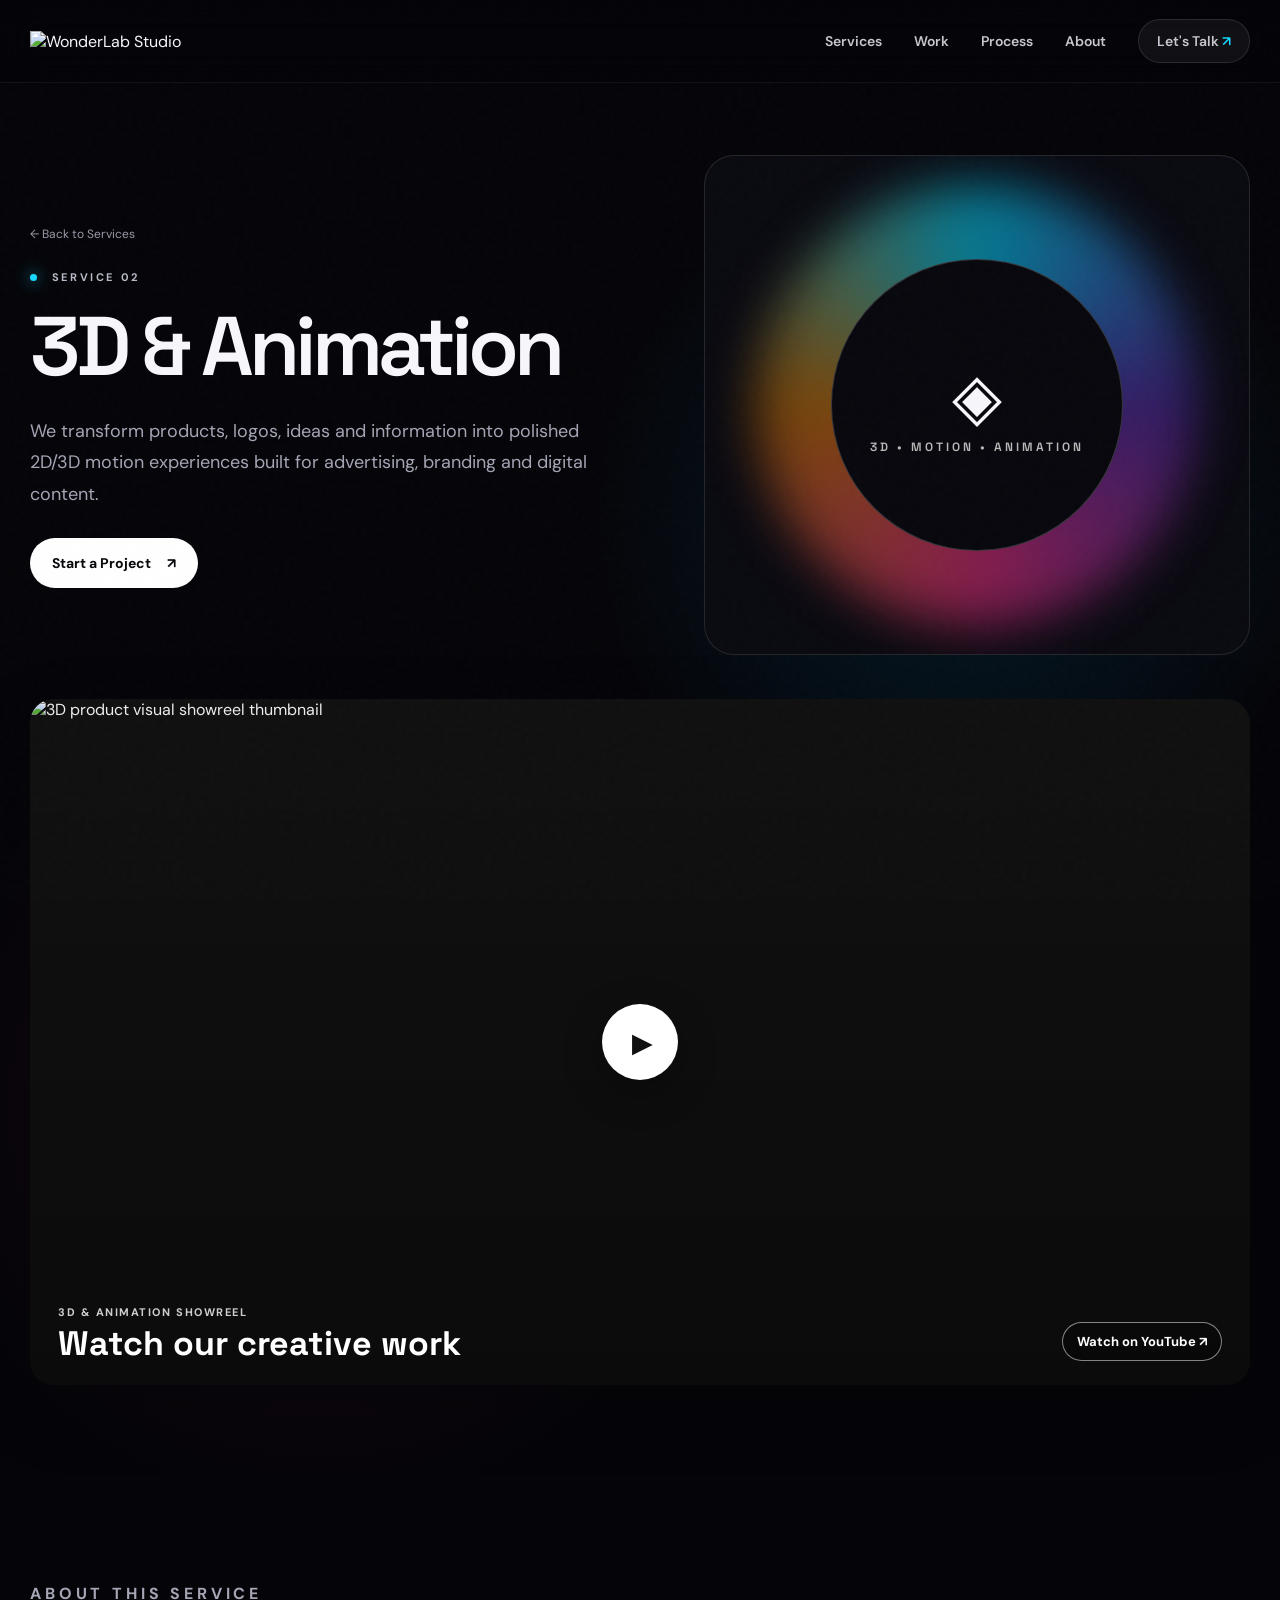
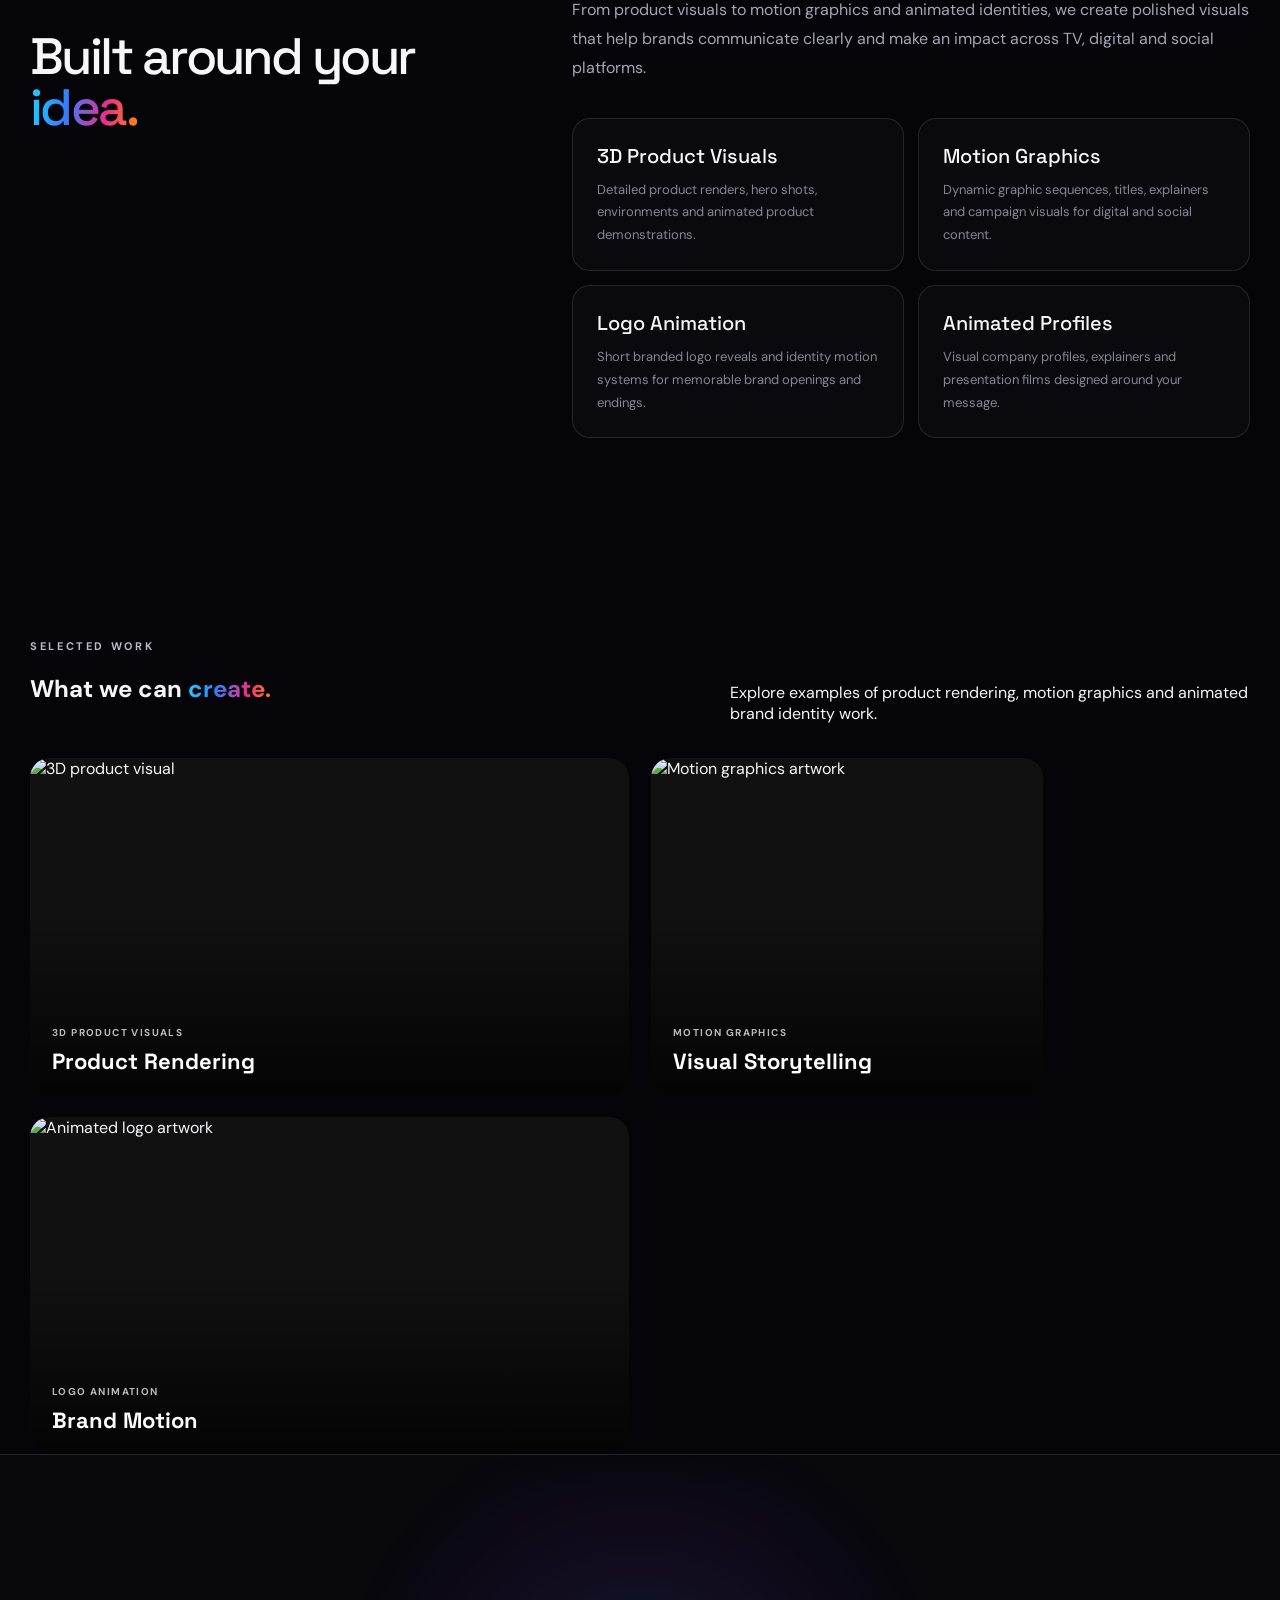
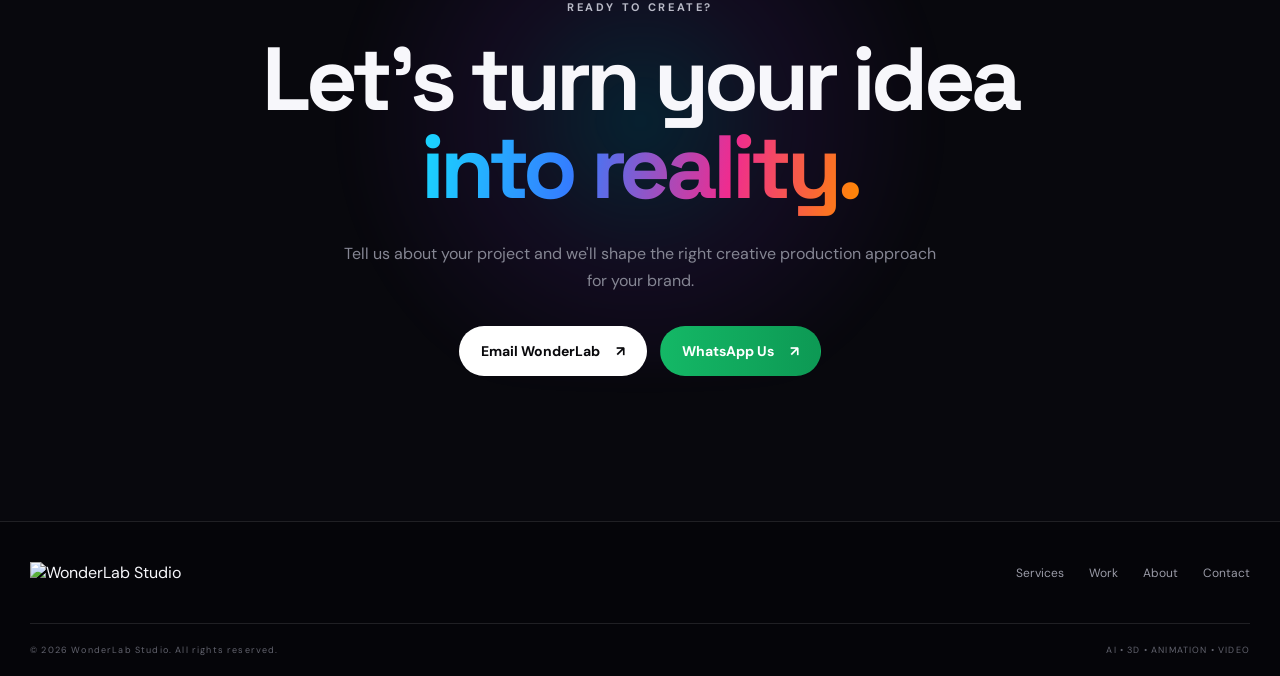
==== 3d-animation.html @ 3f2552b2 "Add files via upload" ====
<!DOCTYPE html>
<html lang="en">
<head>
<meta charset="UTF-8"><meta name="viewport" content="width=device-width, initial-scale=1.0">
<title>3D & Animation — WonderLab Studio</title>
<link rel="preconnect" href="https://fonts.googleapis.com"><link rel="preconnect" href="https://fonts.gstatic.com" crossorigin>
<link href="https://fonts.googleapis.com/css2?family=DM+Sans:wght@400;500;600;700&family=Space+Grotesk:wght@400;500;600;700&display=swap" rel="stylesheet">
<link rel="stylesheet" href="style.css">
<style>
/* 3D & Animation portfolio additions */
.three-hero-media{margin-top:44px;position:relative;border-radius:24px;overflow:hidden;background:#111;box-shadow:0 24px 70px rgba(0,0,0,.18)}
.three-hero-media a{display:block;position:relative;color:inherit;text-decoration:none}
.three-hero-media img{display:block;width:100%;aspect-ratio:16/9;object-fit:cover;transition:transform .7s ease;filter:saturate(.96)}
.three-hero-media a:hover img{transform:scale(1.025)}
.three-overlay{position:absolute;inset:0;display:flex;align-items:center;justify-content:center;background:linear-gradient(180deg,rgba(0,0,0,.04),rgba(0,0,0,.34))}
.three-play{width:76px;height:76px;border-radius:50%;display:grid;place-items:center;background:#fff;color:#111;font-size:27px;padding-left:4px;box-shadow:0 12px 40px rgba(0,0,0,.3);transition:transform .25s ease}
.three-hero-media a:hover .three-play{transform:scale(1.08)}
.three-caption{position:absolute;left:28px;right:28px;bottom:24px;display:flex;align-items:end;justify-content:space-between;gap:20px;color:#fff}
.three-caption small{display:block;letter-spacing:.14em;font-weight:700;font-size:11px;margin-bottom:7px;opacity:.8}
.three-caption h3{margin:0;font-family:'Space Grotesk',sans-serif;font-size:clamp(20px,3vw,34px);line-height:1.05}
.three-caption .watch{font-size:13px;font-weight:700;white-space:nowrap;padding:10px 14px;border:1px solid rgba(255,255,255,.5);border-radius:999px;background:rgba(0,0,0,.25);backdrop-filter:blur(8px)}
.three-work{padding-top:96px}
.three-work-head{display:flex;justify-content:space-between;align-items:end;gap:30px;margin-bottom:34px}
.three-work-head p{max-width:520px;margin:0}
.three-gallery{display:grid;grid-template-columns:repeat(12,1fr);gap:22px}
.three-card{grid-column:span 4;border-radius:20px;overflow:hidden;background:#111;position:relative;min-height:260px}
.three-card:first-child{grid-column:span 6}
.three-card:last-child{grid-column:span 6}
.three-card img{display:block;width:100%;height:100%;aspect-ratio:16/9;object-fit:cover;transition:transform .6s ease}
.three-card:hover img{transform:scale(1.035)}
.three-card::after{content:"";position:absolute;inset:0;background:linear-gradient(180deg,transparent 45%,rgba(0,0,0,.78));pointer-events:none}
.three-card-info{position:absolute;z-index:2;left:22px;right:22px;bottom:20px;color:#fff}
.three-card-info small{font-size:10px;letter-spacing:.14em;font-weight:700;opacity:.72}
.three-card-info h3{margin:6px 0 0;font-family:'Space Grotesk',sans-serif;font-size:22px}
@media(max-width:800px){.three-work{padding-top:70px}.three-work-head{display:block}.three-work-head p{margin-top:15px}.three-gallery{display:grid;grid-template-columns:1fr}.three-card,.three-card:first-child,.three-card:last-child{grid-column:auto}.three-caption{left:18px;right:18px;bottom:18px}.three-caption .watch{display:none}.three-play{width:62px;height:62px;font-size:22px}}
</style>
</head>
<body>
<header class="site-header"><nav class="nav container"><a class="brand" href="index.html"><img src="assets/wonderlab-logo.png" alt="WonderLab Studio"></a><button class="menu-toggle" aria-label="Open menu" aria-expanded="false"><span></span><span></span><span></span></button><div class="nav-links"><a href="index.html#services">Services</a><a href="index.html#work">Work</a><a href="index.html#process">Process</a><a href="index.html#about">About</a><a href="index.html#contact" class="nav-cta">Let's Talk <span>↗</span></a></div></nav></header>

<main>
<section class="service-page-hero">
<div class="container">
<div class="service-page-grid">
<div class="reveal"><a class="back-link" href="index.html#services">← Back to Services</a><p class="eyebrow"><span class="dot"></span> SERVICE 02</p><h1>3D & Animation</h1><p class="service-page-lead">We transform products, logos, ideas and information into polished 2D/3D motion experiences built for advertising, branding and digital content.</p><a class="btn btn-primary" href="index.html#contact">Start a Project <span>↗</span></a></div>
<div class="service-visual reveal delay-1"><div class="service-visual-content"><div class="service-visual-icon">◈</div><div class="service-visual-label">3D • MOTION • ANIMATION</div></div></div>
</div>

<div class="three-hero-media reveal delay-1">
<a href="https://youtu.be/gwDM01CIH2E?si=pPsKUDNcDLhe-MpP" target="_blank" rel="noopener" aria-label="Watch 3D and Animation showreel on YouTube">
<img src="assets/3d-product-visual.png" alt="3D product visual showreel thumbnail">
<div class="three-overlay"><span class="three-play">▶</span></div>
<div class="three-caption"><div><small>3D & ANIMATION SHOWREEL</small><h3>Watch our creative work</h3></div><span class="watch">Watch on YouTube ↗</span></div>
</a>
</div>
</div>
</section>

<section class="service-detail"><div class="container service-detail-grid"><div class="reveal"><p class="eyebrow">ABOUT THIS SERVICE</p><h2>Built around your <span class="gradient-text">idea.</span></h2></div><div class="reveal delay-1"><p>From product visuals to motion graphics and animated identities, we create polished visuals that help brands communicate clearly and make an impact across TV, digital and social platforms.</p><div class="service-list"><div class="service-feature"><strong>3D Product Visuals</strong><span>Detailed product renders, hero shots, environments and animated product demonstrations.</span></div><div class="service-feature"><strong>Motion Graphics</strong><span>Dynamic graphic sequences, titles, explainers and campaign visuals for digital and social content.</span></div><div class="service-feature"><strong>Logo Animation</strong><span>Short branded logo reveals and identity motion systems for memorable brand openings and endings.</span></div><div class="service-feature"><strong>Animated Profiles</strong><span>Visual company profiles, explainers and presentation films designed around your message.</span></div></div></div></div></section>

<section class="three-work"><div class="container"><div class="three-work-head"><div><p class="eyebrow">SELECTED WORK</p><h2>What we can <span class="gradient-text">create.</span></h2></div><p>Explore examples of product rendering, motion graphics and animated brand identity work.</p></div>
<div class="three-gallery">
<article class="three-card reveal"><img src="assets/3d-product-visual.png" alt="3D product visual"><div class="three-card-info"><small>3D PRODUCT VISUALS</small><h3>Product Rendering</h3></div></article>
<article class="three-card reveal delay-1"><img src="assets/3d-motion-graphics.png" alt="Motion graphics artwork"><div class="three-card-info"><small>MOTION GRAPHICS</small><h3>Visual Storytelling</h3></div></article>
<article class="three-card reveal delay-2"><img src="assets/3d-logo-animation.png" alt="Animated logo artwork"><div class="three-card-info"><small>LOGO ANIMATION</small><h3>Brand Motion</h3></div></article>
</div></div></section>

<section class="cta-section"><div class="cta-glow"></div><div class="container cta-inner"><p class="eyebrow">READY TO CREATE?</p><h2>Let's turn your idea<br><span class="gradient-text">into reality.</span></h2><p>Tell us about your project and we'll shape the right creative production approach for your brand.</p><div class="cta-actions"><a class="btn btn-primary" href="mailto:wonderlabstudio.lk@gmail.com?subject=WonderLab%20Studio%20Project%20Enquiry">Email WonderLab <span>↗</span></a><a class="btn btn-whatsapp" href="https://wa.me/94769801157?text=Hi%20WonderLab%20Studio%2C%20I%20would%20like%20to%20discuss%20a%20project." target="_blank" rel="noopener">WhatsApp Us <span>↗</span></a></div></div></section>
</main>
<footer class="footer"><div class="container footer-top"><a class="footer-brand" href="index.html"><img src="assets/wonderlab-logo.png" alt="WonderLab Studio"></a><div class="footer-links"><a href="index.html#services">Services</a><a href="index.html#work">Work</a><a href="index.html#about">About</a><a href="index.html#contact">Contact</a></div></div><div class="container footer-bottom"><span>© <span id="year"></span> WonderLab Studio. All rights reserved.</span><span>AI • 3D • ANIMATION • VIDEO</span></div></footer>
<script>document.addEventListener("DOMContentLoaded",()=>{const m=document.querySelector(".menu-toggle"),n=document.querySelector(".nav-links");m?.addEventListener("click",()=>{const o=n.classList.toggle("open");m.setAttribute("aria-expanded",o)});n?.querySelectorAll("a").forEach(a=>a.addEventListener("click",()=>n.classList.remove("open")));const ob=new IntersectionObserver(es=>es.forEach(e=>{if(e.isIntersecting){e.target.classList.add("visible");ob.unobserve(e.target)}}),{threshold:.12});document.querySelectorAll(".reveal").forEach(e=>ob.observe(e));document.getElementById("year").textContent=new Date().getFullYear();});</script>
</body></html>
---- style.css ----
:root{
  --bg:#050509;
  --bg2:#0b0b12;
  --panel:#101019;
  --panel2:#151521;
  --text:#f7f7fb;
  --muted:#a5a5b5;
  --line:rgba(255,255,255,.11);
  --blue:#08a9ff;
  --cyan:#18d9ff;
  --orange:#ff8a00;
  --pink:#ef2c8f;
  --purple:#8c46ff;
  --max:1220px;
  --radius:24px;
}
*{box-sizing:border-box}
html{scroll-behavior:smooth}
body{margin:0;background:var(--bg);color:var(--text);font-family:"DM Sans",sans-serif;overflow-x:hidden}
body:before{content:"";position:fixed;inset:0;pointer-events:none;opacity:.035;background-image:url("data:image/svg+xml,%3Csvg viewBox='0 0 180 180' xmlns='http://www.w3.org/2000/svg'%3E%3Cfilter id='n'%3E%3CfeTurbulence type='fractalNoise' baseFrequency='.85' numOctaves='3' stitchTiles='stitch'/%3E%3C/filter%3E%3Crect width='100%25' height='100%25' filter='url(%23n)' opacity='.55'/%3E%3C/svg%3E");z-index:20}
a{color:inherit;text-decoration:none}
button{font:inherit}
.container{width:min(var(--max),calc(100% - 48px));margin:auto}
.section{padding:125px 0;position:relative}
.site-header{position:fixed;top:0;left:0;right:0;z-index:50;background:rgba(5,5,9,.68);backdrop-filter:blur(18px);border-bottom:1px solid rgba(255,255,255,.06)}
.nav{height:82px;display:flex;align-items:center;justify-content:space-between}
.brand img{width:146px;height:58px;object-fit:contain}
.nav-links{display:flex;align-items:center;gap:32px;font-size:14px;font-weight:600}
.nav-links a{color:#c7c7d0;transition:.25s}
.nav-links a:hover{color:#fff}
.nav-cta{padding:12px 18px;border:1px solid var(--line);border-radius:999px;background:rgba(255,255,255,.05)}
.nav-cta span{color:var(--cyan)}
.menu-toggle{display:none;background:none;border:0;padding:8px}
.menu-toggle span{display:block;width:25px;height:2px;background:#fff;margin:5px;border-radius:3px}
.hero{min-height:850px;padding-top:150px;display:flex;align-items:center;overflow:hidden;background:
 radial-gradient(circle at 75% 28%,rgba(0,169,255,.12),transparent 26%),
 radial-gradient(circle at 83% 68%,rgba(239,44,143,.10),transparent 25%)}
.hero-grid{display:grid;grid-template-columns:1.02fr .98fr;gap:70px;align-items:center}
.eyebrow{font-size:11px;letter-spacing:.24em;color:#b9bac7;font-weight:700;margin:0 0 22px}
.eyebrow .dot{display:inline-block;width:7px;height:7px;border-radius:50%;background:var(--cyan);box-shadow:0 0 15px var(--cyan);margin-right:9px}
.hero h1,.section-head h2,.about-copy h2,.cta-inner h2{font-family:"Space Grotesk",sans-serif;letter-spacing:-.055em;line-height:.98;margin:0}
.hero h1{font-size:clamp(55px,6.4vw,91px);max-width:800px}
.gradient-text{background:linear-gradient(100deg,var(--cyan),#347dff 35%,var(--pink) 70%,var(--orange));-webkit-background-clip:text;background-clip:text;color:transparent}
.hero-lead{font-size:18px;line-height:1.7;color:var(--muted);max-width:650px;margin:30px 0}
.hero-actions,.cta-actions{display:flex;gap:13px;flex-wrap:wrap}
.btn{display:inline-flex;align-items:center;justify-content:center;gap:16px;padding:15px 21px;border-radius:999px;font-size:14px;font-weight:700;transition:.3s;border:1px solid transparent}
.btn:hover{transform:translateY(-3px)}
.btn-primary{background:#fff;color:#08080b}
.btn-primary:hover{box-shadow:0 12px 35px rgba(255,255,255,.15)}
.btn-ghost{border-color:var(--line);color:#fff;background:rgba(255,255,255,.03)}
.btn-whatsapp{background:linear-gradient(90deg,#14b866,#0d9954);color:#fff}
.hero-meta{display:flex;gap:34px;margin-top:60px}
.hero-meta div{display:flex;flex-direction:column;gap:4px}
.hero-meta strong{font:700 24px "Space Grotesk";color:#fff}
.hero-meta span{font-size:11px;color:#7f7f8d;text-transform:uppercase;letter-spacing:.08em}
.hero-visual{position:relative}
.hero-card{height:600px;border:1px solid var(--line);border-radius:32px;background:linear-gradient(145deg,#0d111b,#090910);box-shadow:0 35px 100px rgba(0,0,0,.55);overflow:hidden;position:relative}
.hero-card:after{content:"";position:absolute;inset:0;background:radial-gradient(circle at 60% 45%,rgba(17,199,255,.12),transparent 35%),radial-gradient(circle at 40% 70%,rgba(239,44,143,.10),transparent 30%);pointer-events:none}
.hero-card-top,.hero-card-bottom{position:absolute;left:24px;right:24px;z-index:3;display:flex;justify-content:space-between;color:#727484;font-size:9px;letter-spacing:.18em}
.hero-card-top{top:23px}.hero-card-bottom{bottom:22px;color:#838593;letter-spacing:.1em}.pulse{color:#39d9b1!important}
.hero-art{position:absolute;inset:65px 35px 65px;display:grid;place-items:center}
.art-ring{position:absolute;border:1px solid rgba(255,255,255,.12);border-radius:50%;animation:spin 16s linear infinite}
.ring-a{width:390px;height:390px;border-top-color:var(--cyan);border-right-color:var(--pink)}
.ring-b{width:275px;height:275px;border-left-color:var(--orange);animation-direction:reverse;animation-duration:12s}
.art-core{width:175px;height:175px;border-radius:50%;display:flex;flex-direction:column;align-items:center;justify-content:center;background:radial-gradient(circle at 30% 20%,#2b2d3d,#07070c 70%);border:1px solid rgba(255,255,255,.2);box-shadow:0 0 80px rgba(16,198,255,.18),inset 0 0 40px rgba(239,44,143,.1);z-index:2}
.core-letter{font:700 82px "Space Grotesk";line-height:.8;background:linear-gradient(140deg,#0bdcff,#795cff,#ff397c);-webkit-background-clip:text;color:transparent}
.core-label{font-size:8px;letter-spacing:.22em;text-align:center;color:#858697;margin-top:12px}
.floating-chip{position:absolute;padding:8px 11px;border:1px solid var(--line);background:rgba(9,9,15,.75);backdrop-filter:blur(10px);border-radius:10px;font-size:9px;letter-spacing:.12em;color:#ddd;z-index:4}
.chip-a{top:22%;left:6%;color:var(--cyan)}.chip-b{top:15%;right:10%;color:#ff9d2f}.chip-c{bottom:20%;left:9%;color:#c17cff}.chip-d{bottom:14%;right:8%;color:#ff55a6}
.play-button{position:absolute;left:50%;top:50%;transform:translate(-50%,-50%);z-index:8;width:68px;height:68px;border-radius:50%;border:1px solid rgba(255,255,255,.4);background:rgba(255,255,255,.08);color:#fff;backdrop-filter:blur(12px);cursor:pointer;transition:.3s}
.play-button:hover{transform:translate(-50%,-50%) scale(1.1);background:#fff;color:#000}
.play-button span{font-size:18px;margin-left:3px}
.marquee{overflow:hidden;border-top:1px solid var(--line);border-bottom:1px solid var(--line);padding:22px 0;background:#08080d}
.marquee-track{display:flex;width:max-content;align-items:center;gap:26px;animation:marquee 25s linear infinite;font:600 12px "Space Grotesk";letter-spacing:.15em}
.marquee-track i{font-style:normal;color:var(--pink)}
.section-head{display:flex;justify-content:space-between;align-items:flex-end;gap:50px;margin-bottom:65px}
.section-head h2{font-size:clamp(42px,5vw,70px)}
.section-intro{max-width:420px;color:var(--muted);line-height:1.7;margin:0}
.service-grid{display:grid;grid-template-columns:repeat(4,1fr);gap:14px}
.service-card{min-height:455px;padding:30px;border:1px solid var(--line);background:linear-gradient(145deg,rgba(255,255,255,.04),rgba(255,255,255,.015));border-radius:22px;position:relative;overflow:hidden;transition:.4s}
.service-card:before{content:"";position:absolute;width:170px;height:170px;right:-80px;bottom:-80px;border-radius:50%;background:radial-gradient(circle,rgba(13,198,255,.18),transparent 68%);transition:.5s}
.service-card:hover{transform:translateY(-8px);border-color:rgba(255,255,255,.23)}
.service-card:hover:before{transform:scale(1.5)}
.service-card.featured{background:linear-gradient(145deg,rgba(0,173,255,.13),rgba(239,44,143,.04))}
.service-number{font:600 11px "Space Grotesk";color:#707180;letter-spacing:.1em}
.service-icon{font-size:28px;margin:55px 0 25px;color:var(--cyan)}
.service-card:nth-child(2) .service-icon{color:#ff9c24}.service-card:nth-child(3) .service-icon{color:#bb78ff}.service-card:nth-child(4) .service-icon{color:#ff4ea2}
.service-card h3{font:600 25px "Space Grotesk";margin:0 0 13px}
.service-card p{font-size:14px;color:var(--muted);line-height:1.65}
.service-card ul{list-style:none;padding:18px 0 0;margin:18px 0 0;border-top:1px solid var(--line);display:grid;gap:9px}
.service-card li{font-size:11px;color:#9c9dab}
.service-card li:before{content:"—";color:#fff;margin-right:7px}
.work-section{background:#08080d}
.text-link{font-size:13px;color:#9697a4}.text-link span{color:#fff;margin-left:7px}
.work-grid{
  display:grid;
  grid-template-columns:repeat(12,minmax(0,1fr));
  gap:28px 18px;
  align-items:start;
}
.work-card{min-width:0}
.work-card:nth-child(1){grid-column:span 7}
.work-card:nth-child(2){grid-column:span 5}
.work-card:nth-child(3){grid-column:span 5}
.work-card:nth-child(4){grid-column:span 7}
.work-media{
  width:100%;
  aspect-ratio:16/9;
  height:auto;
  border-radius:22px;
  border:1px solid var(--line);
  position:relative;
  overflow:hidden;
  display:grid;
  place-items:center;
  background:#0d0d14;
}
.placeholder{background:#11111a}
.placeholder:before{content:"";position:absolute;inset:-30%;background:conic-gradient(from 180deg,rgba(0,196,255,.45),rgba(127,66,255,.3),rgba(255,49,130,.38),rgba(255,141,0,.28),rgba(0,196,255,.45));filter:blur(40px);animation:spin 16s linear infinite}
.p2:before{background:conic-gradient(from 60deg,rgba(255,145,0,.5),rgba(255,54,140,.35),rgba(0,198,255,.35),rgba(255,145,0,.5))}
.p3:before{background:conic-gradient(from 120deg,rgba(239,44,143,.5),rgba(111,65,255,.4),rgba(0,210,255,.35),rgba(239,44,143,.5))}
.p4:before{background:conic-gradient(from 30deg,rgba(255,145,0,.4),rgba(0,198,255,.35),rgba(145,73,255,.4),rgba(255,145,0,.4))}
.media-shape{position:absolute;width:45%;height:60%;border-radius:35% 65% 55% 45%;background:rgba(7,7,13,.58);border:1px solid rgba(255,255,255,.25);box-shadow:0 0 80px rgba(255,255,255,.06);transform:rotate(-10deg)}
.media-label{position:absolute;z-index:2;font-size:10px;letter-spacing:.2em;color:#fff;background:rgba(0,0,0,.5);padding:9px 12px;border-radius:999px;backdrop-filter:blur(10px)}
.work-info{padding:17px 4px 30px}
.work-info>div{display:flex;justify-content:space-between;color:#6f707e;font-size:9px;letter-spacing:.15em}
.work-info h3{font:500 24px "Space Grotesk";margin:10px 0 5px}.work-info p{font-size:12px;color:#767785;margin:0}
.stats-section{border-top:1px solid var(--line);border-bottom:1px solid var(--line);background:#07070c}
.stats-grid{display:grid;grid-template-columns:repeat(4,1fr)}
.stat{padding:52px 25px;border-right:1px solid var(--line)}
.stat:last-child{border-right:0}
.stat strong{display:block;font:600 52px "Space Grotesk";letter-spacing:-.06em}
.stat strong:after{content:"+";color:var(--cyan);font-size:30px;margin-left:4px}
.stat span{display:block;color:#777885;font-size:11px;line-height:1.5;max-width:150px;margin-top:5px}
.process-list{border-top:1px solid var(--line)}
.process-item{display:grid;grid-template-columns:90px 1fr 40px;gap:30px;align-items:center;padding:30px 0;border-bottom:1px solid var(--line);transition:.3s}
.process-item:hover{padding-left:16px;background:linear-gradient(90deg,rgba(255,255,255,.035),transparent)}
.process-no{font:600 12px "Space Grotesk";color:#777885}
.process-item h3{font:500 28px "Space Grotesk";margin:0 0 7px}.process-item p{margin:0;color:#7e7f8d;font-size:13px}
.process-arrow{font-size:20px;color:#b7b7c2}
.about-section{background:#08080d}
.about-grid{display:grid;grid-template-columns:.85fr 1.15fr;gap:100px;align-items:center}
.about-frame{height:560px;border:1px solid var(--line);border-radius:30px;display:grid;place-items:center;position:relative;overflow:hidden;background:radial-gradient(circle at 50% 45%,rgba(0,183,255,.13),transparent 38%),#0d0d14}
.about-frame img{width:55%;max-width:330px;filter:drop-shadow(0 30px 50px rgba(0,0,0,.6));position:relative;z-index:2}
.about-orbit{position:absolute;width:410px;height:410px;border:1px solid rgba(0,198,255,.22);border-radius:50%;box-shadow:0 0 100px rgba(0,198,255,.08)}
.about-copy h2{font-size:clamp(42px,5vw,67px)}
.about-copy>p:not(.eyebrow){color:var(--muted);line-height:1.8;font-size:16px;max-width:620px}
.about-tags{display:flex;gap:8px;flex-wrap:wrap;margin-top:28px}.about-tags span{font-size:10px;letter-spacing:.1em;border:1px solid var(--line);border-radius:999px;padding:9px 12px;color:#aaa}
.section-head.compact{margin-bottom:40px}
.industry-grid{display:grid;grid-template-columns:repeat(4,1fr);border-top:1px solid var(--line);border-left:1px solid var(--line)}
.industry-grid span{padding:30px;border-right:1px solid var(--line);border-bottom:1px solid var(--line);font:500 18px "Space Grotesk";color:#b8b8c4}
.cta-section{position:relative;overflow:hidden;padding:145px 0;background:#08080d;border-top:1px solid var(--line)}
.cta-glow{position:absolute;width:700px;height:500px;left:50%;top:40%;transform:translate(-50%,-50%);background:radial-gradient(circle,rgba(0,191,255,.15),rgba(143,63,255,.08) 35%,transparent 70%);filter:blur(15px)}
.cta-inner{text-align:center;position:relative}
.cta-inner h2{font-size:clamp(55px,7vw,96px)}
.cta-inner>p:not(.eyebrow){color:#858693;max-width:600px;margin:28px auto 32px;line-height:1.7}
.cta-actions{justify-content:center}
.footer{border-top:1px solid var(--line);background:#050509}
.footer-top,.footer-bottom{display:flex;justify-content:space-between;align-items:center}
.footer-top{padding:40px 0;border-bottom:1px solid var(--line)}
.footer-brand img{width:150px;height:60px;object-fit:contain}
.footer-links{display:flex;gap:25px;font-size:12px;color:#999aa6}
.footer-bottom{padding:20px 0;font-size:9px;letter-spacing:.13em;color:#62636e}
.cursor-glow{position:fixed;width:300px;height:300px;border-radius:50%;background:radial-gradient(circle,rgba(0,183,255,.07),transparent 68%);pointer-events:none;z-index:0;transform:translate(-50%,-50%);transition:opacity .2s}
.modal{position:fixed;inset:0;z-index:100;display:none;align-items:center;justify-content:center}.modal.open{display:flex}
.modal-backdrop{position:absolute;inset:0;background:rgba(0,0,0,.82);backdrop-filter:blur(10px)}
.modal-box{width:min(900px,calc(100% - 40px));position:relative;z-index:2;border:1px solid var(--line);border-radius:22px;overflow:hidden;background:#0b0b12}
.modal-close{position:absolute;right:15px;top:12px;border:0;background:none;color:#fff;font-size:28px;cursor:pointer;z-index:4}
.modal-placeholder{aspect-ratio:16/9;display:grid;place-items:center;text-align:center;background:radial-gradient(circle at 50% 45%,rgba(0,184,255,.18),transparent 35%),#08080d;padding:30px}
.modal-play{width:65px;height:65px;border:1px solid #fff;border-radius:50%;display:grid;place-items:center;margin:auto auto 15px}.modal-placeholder h3{margin:0;font:500 25px "Space Grotesk"}.modal-placeholder p{color:#888;margin:10px auto 0;max-width:500px;font-size:13px;line-height:1.6}
.reveal{opacity:0;transform:translateY(28px);transition:opacity .8s ease,transform .8s ease}.reveal.visible{opacity:1;transform:none}
.delay-1{transition-delay:.1s}.delay-2{transition-delay:.18s}.delay-3{transition-delay:.26s}
@keyframes spin{to{transform:rotate(360deg)}}@keyframes marquee{to{transform:translateX(-50%)}}
@media(max-width:1000px){
  .hero-grid{grid-template-columns:1fr}.hero{padding-top:130px}.hero-visual{max-width:700px}.service-grid{grid-template-columns:repeat(2,1fr)}
  .work-grid{grid-template-columns:1fr}.work-card:nth-child(1),.work-card:nth-child(2),.work-card:nth-child(3),.work-card:nth-child(4){grid-column:1}.stats-grid{grid-template-columns:repeat(2,1fr)}
  .stat:nth-child(2){border-right:0}.stat{border-bottom:1px solid var(--line)}.about-grid{grid-template-columns:1fr;gap:55px}.about-frame{height:420px}
}
@media(max-width:700px){
  .container{width:min(var(--max),calc(100% - 30px))}
  .nav{height:70px}.brand img{width:125px}.menu-toggle{display:block}
  .nav-links{position:absolute;top:70px;left:15px;right:15px;padding:20px;display:flex;flex-direction:column;align-items:stretch;gap:5px;background:rgba(12,12,18,.97);border:1px solid var(--line);border-radius:18px;opacity:0;visibility:hidden;transform:translateY(-8px);transition:.25s}
  .nav-links.open{opacity:1;visibility:visible;transform:none}.nav-links a{padding:12px}
  .nav-cta{text-align:center}
  .hero{min-height:auto;padding:110px 0 80px}.hero h1{font-size:51px}.hero-lead{font-size:16px}.hero-meta{gap:18px;flex-wrap:wrap;margin-top:40px}
  .hero-card{height:440px}.ring-a{width:285px;height:285px}.ring-b{width:200px;height:200px}.art-core{width:135px;height:135px}.core-letter{font-size:62px}
  .section{padding:85px 0}.section-head{display:block;margin-bottom:40px}.section-intro{margin-top:22px}
  .service-grid{grid-template-columns:1fr}.service-card{min-height:auto}.service-icon{margin-top:35px}
  .work-media{aspect-ratio:16/9}
  .stats-grid{grid-template-columns:1fr 1fr}.stat{padding:35px 15px}.stat strong{font-size:40px}
  .process-item{grid-template-columns:50px 1fr 20px;gap:15px}.process-item h3{font-size:23px}.process-item p{font-size:12px}
  .industry-grid{grid-template-columns:1fr 1fr}.industry-grid span{padding:22px 15px;font-size:15px}
  .footer-top{display:block}.footer-links{margin-top:20px;flex-wrap:wrap}.footer-bottom{display:block;line-height:1.8}
}

.service-link{display:block;color:inherit;text-decoration:none}
.service-link:focus-visible{outline:2px solid var(--cyan);outline-offset:4px}
.service-link .service-number:after{content:" ↗";color:#777}
.service-link:hover .service-number:after{color:var(--cyan)}
.service-page-hero{padding:155px 0 90px;min-height:620px;display:flex;align-items:center;overflow:hidden;background:radial-gradient(circle at 75% 35%,rgba(0,169,255,.13),transparent 27%),radial-gradient(circle at 25% 75%,rgba(239,44,143,.08),transparent 28%)}
.service-page-grid{display:grid;grid-template-columns:1.05fr .95fr;gap:70px;align-items:center}
.service-page-hero h1{font:600 clamp(54px,6.5vw,88px)/.98 "Space Grotesk";letter-spacing:-.06em;margin:0}
.service-page-lead{max-width:650px;color:var(--muted);font-size:18px;line-height:1.75;margin:28px 0}
.service-visual{height:500px;border:1px solid var(--line);border-radius:30px;position:relative;overflow:hidden;background:#0a0a11;display:grid;place-items:center}
.service-visual:before{content:"";position:absolute;width:440px;height:440px;border-radius:50%;background:conic-gradient(from 0deg,rgba(0,214,255,.55),rgba(126,63,255,.35),rgba(255,48,137,.5),rgba(255,143,0,.45),rgba(0,214,255,.55));filter:blur(25px);animation:spin 12s linear infinite}
.service-visual:after{content:"";position:absolute;width:290px;height:290px;border-radius:50%;background:#08080e;border:1px solid rgba(255,255,255,.18)}
.service-visual-content{position:relative;z-index:2;text-align:center}.service-visual-icon{font-size:65px}.service-visual-label{font:600 12px "Space Grotesk";letter-spacing:.25em;color:#bbb}
.service-detail{padding:105px 0}.service-detail-grid{display:grid;grid-template-columns:.8fr 1.2fr;gap:90px}
.service-detail h2{font:500 clamp(38px,4vw,58px)/1 "Space Grotesk";letter-spacing:-.05em;margin:0}
.service-detail p{color:var(--muted);line-height:1.8;font-size:16px}
.service-list{display:grid;grid-template-columns:1fr 1fr;gap:14px;margin-top:35px}
.service-feature{border:1px solid var(--line);border-radius:18px;padding:24px;background:rgba(255,255,255,.025)}
.service-feature strong{display:block;font:500 20px "Space Grotesk";margin-bottom:9px}.service-feature span{font-size:13px;line-height:1.6;color:#858693}
.service-samples{background:#08080d;border-top:1px solid var(--line);border-bottom:1px solid var(--line);padding:95px 0}
.service-samples h2{font:500 clamp(40px,4.5vw,62px)/1 "Space Grotesk";letter-spacing:-.05em;margin:0 0 45px}
.sample-grid{display:grid;grid-template-columns:repeat(3,1fr);gap:16px}
.sample-card{height:310px;border:1px solid var(--line);border-radius:22px;overflow:hidden;position:relative;background:#11111a}
.sample-card:before{content:"";position:absolute;inset:-30%;background:conic-gradient(from 80deg,rgba(0,198,255,.45),rgba(255,49,130,.35),rgba(255,141,0,.3),rgba(0,198,255,.45));filter:blur(35px)}
.sample-card-content{position:absolute;inset:0;display:flex;align-items:flex-end;padding:23px;background:linear-gradient(transparent 40%,rgba(0,0,0,.8))}
.sample-card-content div{position:relative;z-index:2}.sample-card small{color:#8e8f9c;letter-spacing:.15em;font-size:9px}.sample-card h3{font:500 23px "Space Grotesk";margin:7px 0 0}
.back-link{display:inline-flex;gap:8px;align-items:center;color:#999aa7;font-size:12px;margin-bottom:28px}.back-link:hover{color:#fff}
@media(max-width:900px){.service-page-grid,.service-detail-grid{grid-template-columns:1fr}.service-visual{height:400px}.sample-grid{grid-template-columns:1fr 1fr}}
@media(max-width:600px){.service-page-hero{padding:120px 0 70px}.service-page-hero h1{font-size:52px}.service-page-lead{font-size:16px}.service-list,.sample-grid{grid-template-columns:1fr}.service-detail{padding:75px 0}.sample-card{height:260px}}

/* Portfolio image treatment */
.work-media img{
  width:100%;
  height:100%;
  display:block;
  object-fit:cover;
  transition:transform .7s cubic-bezier(.2,.7,.2,1);
}
.work-card:hover .work-media img{
  transform:scale(1.035);
}

/* Selected Work — asymmetrical 16:9 gallery */
.work-media img{
  width:100%;
  height:100%;
  display:block;
  object-fit:contain;
  background:#0d0d14;
  transition:transform .7s cubic-bezier(.2,.7,.2,1);
}
.work-card:hover .work-media img{transform:scale(1.025)}
.work-card .work-info{padding-top:15px}
.work-card .work-info h3{letter-spacing:-.02em}
@media(max-width:1000px){
  .work-grid{grid-template-columns:1fr 1fr;gap:26px 16px}
  .work-card:nth-child(1),.work-card:nth-child(4){grid-column:span 2}
  .work-card:nth-child(2),.work-card:nth-child(3){grid-column:span 1}
}
@media(max-width:700px){
  .work-grid{grid-template-columns:1fr;gap:30px 0}
  .work-card:nth-child(1),.work-card:nth-child(2),.work-card:nth-child(3),.work-card:nth-child(4){grid-column:1}
  .work-media{aspect-ratio:16/9;border-radius:18px}
}

.work-video-trigger{position:relative;display:block;width:100%;height:100%;padding:0;margin:0;border:0;background:transparent;cursor:pointer}.work-video-trigger img{width:100%;height:100%;display:block;object-fit:contain;background:#0d0d14;transition:transform .7s ease,filter .35s ease}.work-video-trigger:hover img{transform:scale(1.025);filter:brightness(.78)}.play-badge{position:absolute;left:50%;top:50%;transform:translate(-50%,-50%);width:72px;height:72px;border-radius:50%;display:grid;place-items:center;padding-left:4px;background:rgba(255,255,255,.94);color:#111;font-size:24px;box-shadow:0 12px 35px rgba(0,0,0,.35);pointer-events:none}.video-open{overflow:hidden}.video-modal{position:fixed;inset:0;z-index:9999;display:none;align-items:center;justify-content:center;padding:30px}.video-modal.is-open{display:flex}.video-modal-backdrop{position:absolute;inset:0;background:rgba(0,0,0,.86);backdrop-filter:blur(8px)}.video-modal-panel{position:relative;z-index:2;width:min(1200px,94vw);aspect-ratio:16/9;border-radius:18px;overflow:hidden;background:#000;box-shadow:0 30px 90px rgba(0,0,0,.55)}.video-modal-panel video{width:100%;height:100%;display:block;background:#000}.video-modal-close{position:absolute;z-index:3;right:12px;top:10px;width:42px;height:42px;border:0;border-radius:50%;background:rgba(0,0,0,.65);color:#fff;font-size:30px;cursor:pointer}.video-modal-close:hover{background:rgba(0,0,0,.85)}@media(max-width:700px){.video-modal{padding:14px}.video-modal-panel{width:96vw;border-radius:12px}.play-badge{width:58px;height:58px;font-size:20px}}

.video-modal{position:fixed;inset:0;z-index:99999;display:none;align-items:center;justify-content:center;padding:24px}.video-modal.is-open{display:flex}.video-modal-backdrop{position:absolute;inset:0;background:rgba(0,0,0,.88);backdrop-filter:blur(10px)}.video-modal-panel{position:relative;z-index:2;width:min(1200px,94vw);aspect-ratio:16/9;background:#000;border:1px solid rgba(255,255,255,.16);border-radius:16px;overflow:hidden;box-shadow:0 35px 100px rgba(0,0,0,.7)}.video-modal-panel video{display:block;width:100%;height:100%;object-fit:contain;background:#000}.video-modal-close{position:absolute;z-index:5;top:12px;right:12px;width:44px;height:44px;border:1px solid rgba(255,255,255,.25);border-radius:50%;background:rgba(0,0,0,.75);color:#fff;font:400 30px/40px Arial,sans-serif;cursor:pointer}.video-open{overflow:hidden}@media(max-width:700px){.video-modal{padding:12px}.video-modal-panel{width:96vw}.video-modal-close{width:40px;height:40px}}

.video-modal-panel iframe{display:none;width:100%;height:100%;border:0;background:#000}.video-modal-panel iframe{position:absolute;inset:0}

/* AI Advertising page media */
.ai-hero-visual{padding:0;background:#09090f;border-color:rgba(255,255,255,.12)}
.ai-hero-visual:before,.ai-hero-visual:after{display:none}
.ai-hero-video{position:absolute;inset:0;display:block;overflow:hidden}
.ai-hero-video img{width:100%;height:100%;object-fit:cover;transition:transform .6s ease,filter .6s ease;filter:saturate(.95)}
.ai-hero-video:after{content:"";position:absolute;inset:0;background:linear-gradient(180deg,rgba(0,0,0,.04),rgba(0,0,0,.58))}
.ai-hero-video:hover img{transform:scale(1.035);filter:saturate(1.1)}
.ai-play{position:absolute;z-index:3;left:50%;top:50%;transform:translate(-50%,-50%);width:76px;height:76px;border-radius:50%;display:grid;place-items:center;background:rgba(255,255,255,.94);color:#09090f;font-size:22px;padding-left:4px;box-shadow:0 12px 40px rgba(0,0,0,.3)}
.ai-play.large{position:relative;left:auto;top:auto;transform:none;flex:0 0 82px;width:82px;height:82px}
.ai-video-label{position:absolute;z-index:3;left:24px;bottom:22px;font:600 11px "Space Grotesk";letter-spacing:.18em;color:#fff}
.ai-featured-video{padding:100px 0 20px;background:#08080d}
.ai-video-card{position:relative;border:1px solid var(--line);border-radius:26px;overflow:hidden;background:#11111a}
.ai-video-card>a{display:block;position:relative;aspect-ratio:16/9}
.ai-video-card img{width:100%;height:100%;object-fit:cover;display:block;transition:transform .6s ease}
.ai-video-card:hover img{transform:scale(1.02)}
.ai-video-overlay{position:absolute;inset:0;display:flex;align-items:flex-end;gap:24px;padding:38px;background:linear-gradient(180deg,transparent 35%,rgba(0,0,0,.88))}
.ai-video-overlay small{font:600 10px "Space Grotesk";letter-spacing:.18em;color:#b9bac4}
.ai-video-overlay h2{font:500 clamp(28px,4vw,52px)/1.05 "Space Grotesk";letter-spacing:-.045em;margin:8px 0 12px;color:#fff}
.ai-watch{font:600 13px "DM Sans";color:#fff}
.ai-sample-grid .ai-image-card{height:360px}
.ai-image-card:before{display:none}
.ai-image-card>img{position:absolute;inset:0;width:100%;height:100%;object-fit:cover;transition:transform .6s ease,filter .6s ease}
.ai-image-card:hover>img{transform:scale(1.045);filter:saturate(1.08)}
.ai-image-card .sample-card-content{z-index:2}
@media(max-width:600px){.ai-featured-video{padding:70px 0 10px}.ai-video-overlay{padding:20px;gap:14px}.ai-play.large{width:56px;height:56px;flex-basis:56px;font-size:16px}.ai-video-overlay h2{font-size:27px}.ai-sample-grid .ai-image-card{height:300px}}
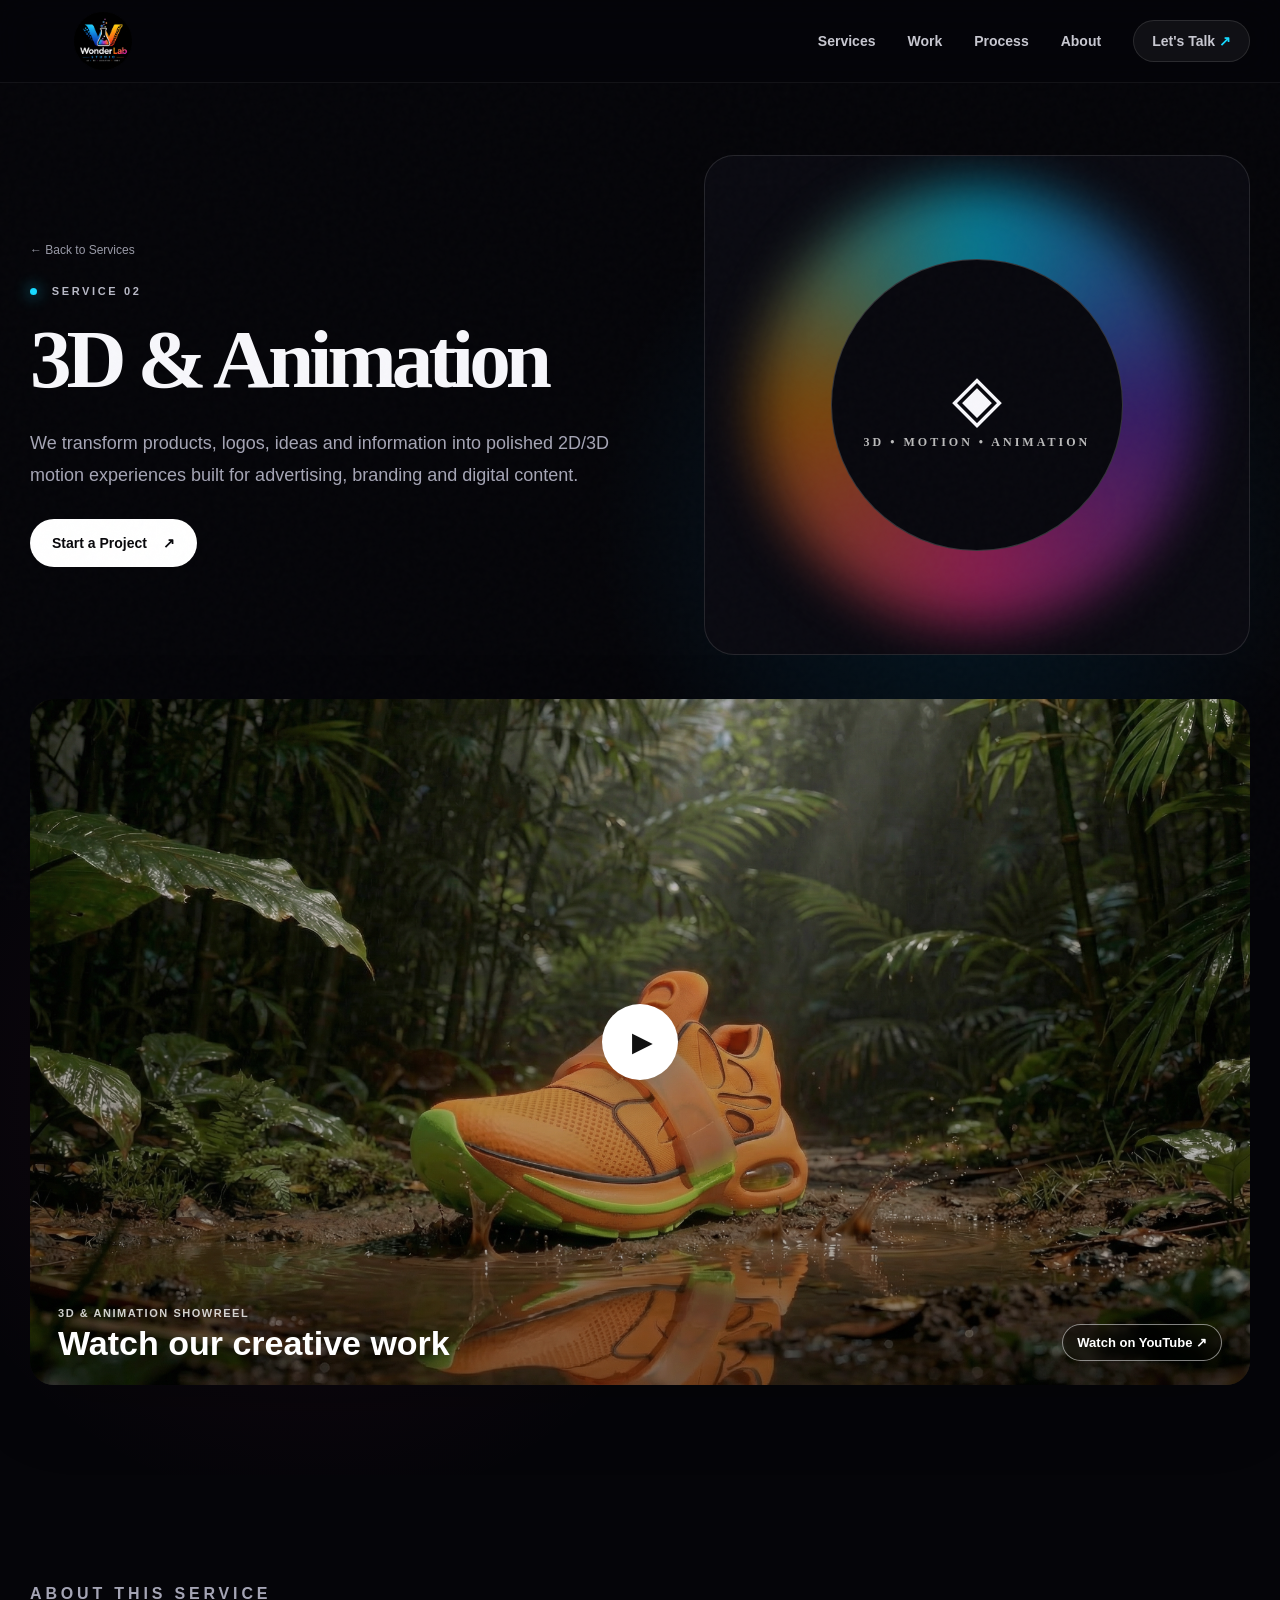
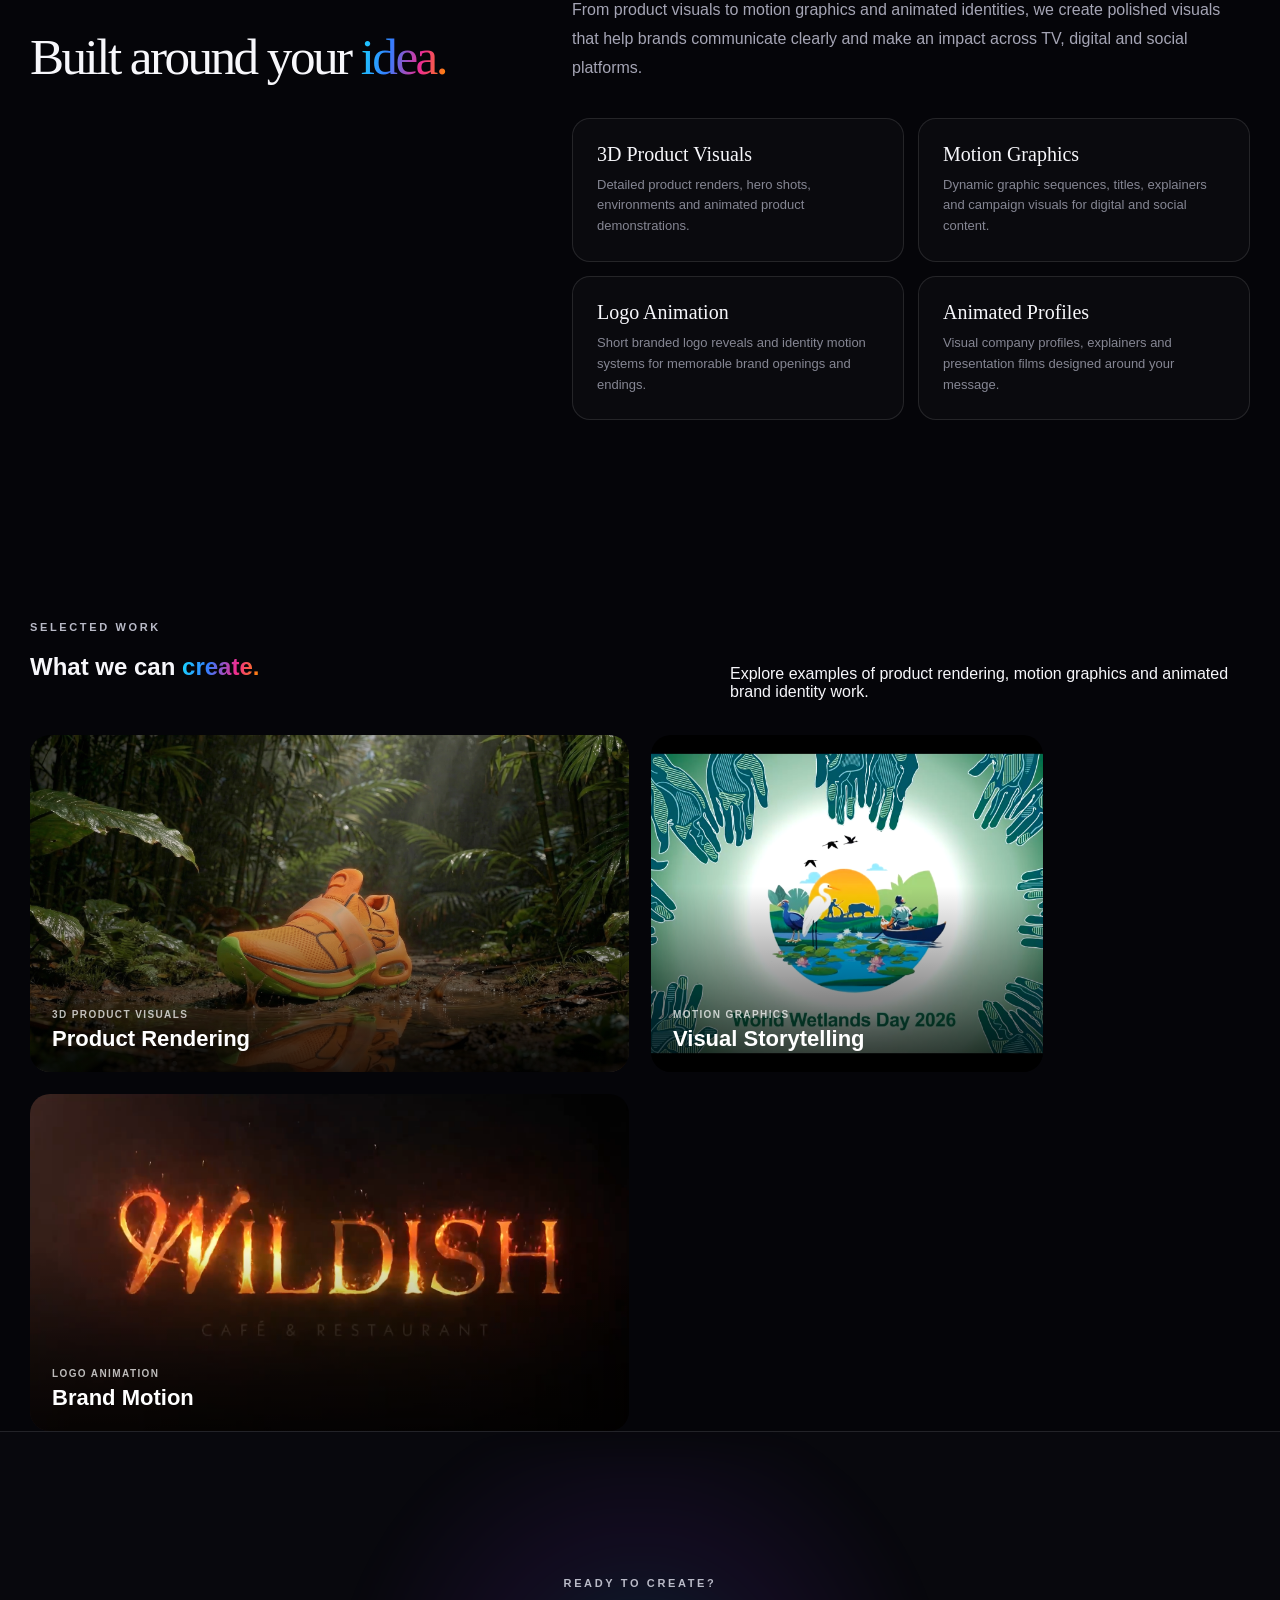
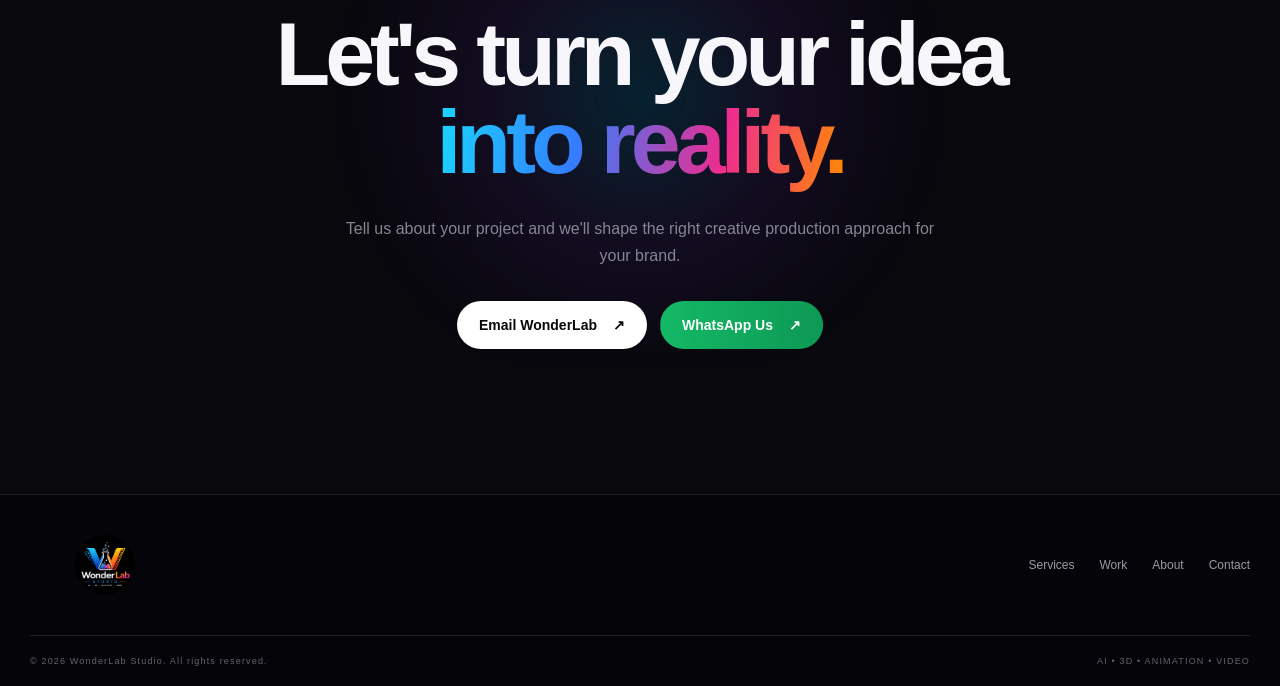
==== commit 8d24783c: "Update 3d-animation.html" ====
--- a/3d-animation.html
+++ b/3d-animation.html
@@ -1,10 +1,3 @@
-<!DOCTYPE html>
-<html lang="en">
-<head>
-<meta charset="UTF-8"><meta name="viewport" content="width=device-width, initial-scale=1.0">
-<title>3D & Animation — WonderLab Studio</title>
-<link rel="preconnect" href="https://fonts.googleapis.com"><link rel="preconnect" href="https://fonts.gstatic.com" crossorigin>
-<link href="https://fonts.googleapis.com/css2?family=DM+Sans:wght@400;500;600;700&family=Space+Grotesk:wght@400;500;600;700&display=swap" rel="stylesheet">
 <link rel="stylesheet" href="style.css">
 <style>
 /* 3D & Animation portfolio additions */
@@ -36,7 +29,7 @@
 </style>
 </head>
 <body>
-<header class="site-header"><nav class="nav container"><a class="brand" href="index.html"><img src="assets/wonderlab-logo.png" alt="WonderLab Studio"></a><button class="menu-toggle" aria-label="Open menu" aria-expanded="false"><span></span><span></span><span></span></button><div class="nav-links"><a href="index.html#services">Services</a><a href="index.html#work">Work</a><a href="index.html#process">Process</a><a href="index.html#about">About</a><a href="index.html#contact" class="nav-cta">Let's Talk <span>↗</span></a></div></nav></header>
+<header class="site-header"><nav class="nav container"><a class="brand" href="index.html"><img src="wonderlab-logo.png" alt="WonderLab Studio"></a><button class="menu-toggle" aria-label="Open menu" aria-expanded="false"><span></span><span></span><span></span></button><div class="nav-links"><a href="index.html#services">Services</a><a href="index.html#work">Work</a><a href="index.html#process">Process</a><a href="index.html#about">About</a><a href="index.html#contact" class="nav-cta">Let's Talk <span>↗</span></a></div></nav></header>
 
 <main>
 <section class="service-page-hero">
@@ -48,7 +41,7 @@
 
 <div class="three-hero-media reveal delay-1">
 <a href="https://youtu.be/gwDM01CIH2E?si=pPsKUDNcDLhe-MpP" target="_blank" rel="noopener" aria-label="Watch 3D and Animation showreel on YouTube">
-<img src="assets/3d-product-visual.png" alt="3D product visual showreel thumbnail">
+<img src="3d-product-visual.png" alt="3D product visual showreel thumbnail">
 <div class="three-overlay"><span class="three-play">▶</span></div>
 <div class="three-caption"><div><small>3D & ANIMATION SHOWREEL</small><h3>Watch our creative work</h3></div><span class="watch">Watch on YouTube ↗</span></div>
 </a>
@@ -60,13 +53,13 @@
 
 <section class="three-work"><div class="container"><div class="three-work-head"><div><p class="eyebrow">SELECTED WORK</p><h2>What we can <span class="gradient-text">create.</span></h2></div><p>Explore examples of product rendering, motion graphics and animated brand identity work.</p></div>
 <div class="three-gallery">
-<article class="three-card reveal"><img src="assets/3d-product-visual.png" alt="3D product visual"><div class="three-card-info"><small>3D PRODUCT VISUALS</small><h3>Product Rendering</h3></div></article>
-<article class="three-card reveal delay-1"><img src="assets/3d-motion-graphics.png" alt="Motion graphics artwork"><div class="three-card-info"><small>MOTION GRAPHICS</small><h3>Visual Storytelling</h3></div></article>
-<article class="three-card reveal delay-2"><img src="assets/3d-logo-animation.png" alt="Animated logo artwork"><div class="three-card-info"><small>LOGO ANIMATION</small><h3>Brand Motion</h3></div></article>
+<article class="three-card reveal"><img src="3d-product-visual.png" alt="3D product visual"><div class="three-card-info"><small>3D PRODUCT VISUALS</small><h3>Product Rendering</h3></div></article>
+<article class="three-card reveal delay-1"><img src="3d-motion-graphics.png" alt="Motion graphics artwork"><div class="three-card-info"><small>MOTION GRAPHICS</small><h3>Visual Storytelling</h3></div></article>
+<article class="three-card reveal delay-2"><img src="3d-logo-animation.png" alt="Animated logo artwork"><div class="three-card-info"><small>LOGO ANIMATION</small><h3>Brand Motion</h3></div></article>
 </div></div></section>
 
 <section class="cta-section"><div class="cta-glow"></div><div class="container cta-inner"><p class="eyebrow">READY TO CREATE?</p><h2>Let's turn your idea<br><span class="gradient-text">into reality.</span></h2><p>Tell us about your project and we'll shape the right creative production approach for your brand.</p><div class="cta-actions"><a class="btn btn-primary" href="mailto:wonderlabstudio.lk@gmail.com?subject=WonderLab%20Studio%20Project%20Enquiry">Email WonderLab <span>↗</span></a><a class="btn btn-whatsapp" href="https://wa.me/94769801157?text=Hi%20WonderLab%20Studio%2C%20I%20would%20like%20to%20discuss%20a%20project." target="_blank" rel="noopener">WhatsApp Us <span>↗</span></a></div></div></section>
 </main>
-<footer class="footer"><div class="container footer-top"><a class="footer-brand" href="index.html"><img src="assets/wonderlab-logo.png" alt="WonderLab Studio"></a><div class="footer-links"><a href="index.html#services">Services</a><a href="index.html#work">Work</a><a href="index.html#about">About</a><a href="index.html#contact">Contact</a></div></div><div class="container footer-bottom"><span>© <span id="year"></span> WonderLab Studio. All rights reserved.</span><span>AI • 3D • ANIMATION • VIDEO</span></div></footer>
+<footer class="footer"><div class="container footer-top"><a class="footer-brand" href="index.html"><img src="wonderlab-logo.png" alt="WonderLab Studio"></a><div class="footer-links"><a href="index.html#services">Services</a><a href="index.html#work">Work</a><a href="index.html#about">About</a><a href="index.html#contact">Contact</a></div></div><div class="container footer-bottom"><span>© <span id="year"></span> WonderLab Studio. All rights reserved.</span><span>AI • 3D • ANIMATION • VIDEO</span></div></footer>
 <script>document.addEventListener("DOMContentLoaded",()=>{const m=document.querySelector(".menu-toggle"),n=document.querySelector(".nav-links");m?.addEventListener("click",()=>{const o=n.classList.toggle("open");m.setAttribute("aria-expanded",o)});n?.querySelectorAll("a").forEach(a=>a.addEventListener("click",()=>n.classList.remove("open")));const ob=new IntersectionObserver(es=>es.forEach(e=>{if(e.isIntersecting){e.target.classList.add("visible");ob.unobserve(e.target)}}),{threshold:.12});document.querySelectorAll(".reveal").forEach(e=>ob.observe(e));document.getElementById("year").textContent=new Date().getFullYear();});</script>
 </body></html>
